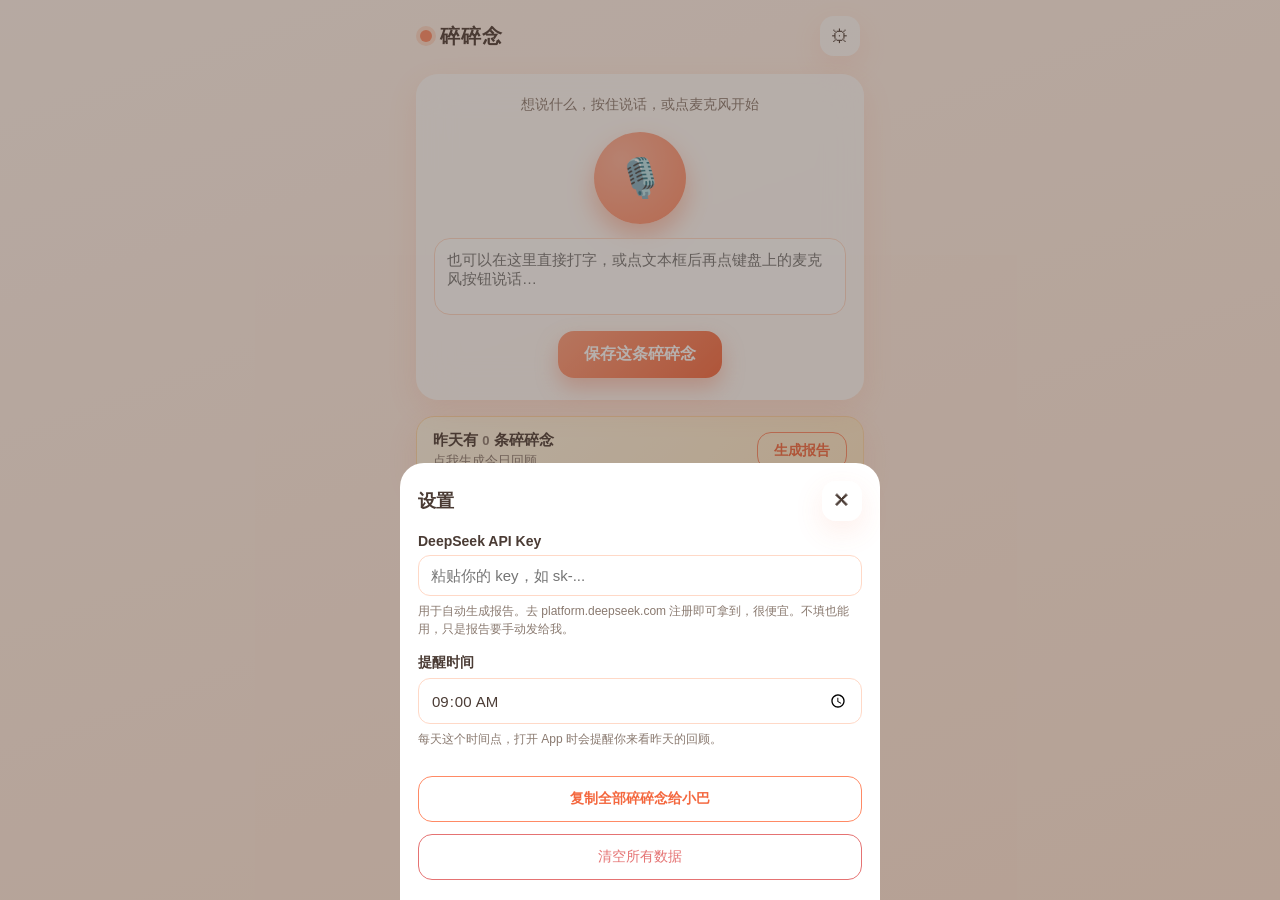
==== index.html @ 1e07cb18 "碎碎念 v1.0 - PWA" ====
<!DOCTYPE html>
<html lang="zh-CN">
<head>
  <meta charset="UTF-8" />
  <meta name="viewport" content="width=device-width, initial-scale=1.0, viewport-fit=cover, maximum-scale=1.0, user-scalable=no" />
  <meta name="apple-mobile-web-app-capable" content="yes" />
  <meta name="mobile-web-app-capable" content="yes" />
  <meta name="apple-mobile-web-app-status-bar-style" content="black-translucent" />
  <meta name="apple-mobile-web-app-title" content="碎碎念" />
  <meta name="theme-color" content="#ff8a65" />
  <link rel="manifest" href="manifest.json" />
  <link rel="apple-touch-icon" href="apple-touch-icon.png" />
  <link rel="icon" type="image/png" sizes="192x192" href="icon-192.png" />
  <link rel="stylesheet" href="styles.css" />
  <title>碎碎念 · 语音日记</title>
</head>
<body>
  <div class="app">
    <header class="topbar">
      <div class="brand">
        <span class="brand-dot"></span>
        <span class="brand-name">碎碎念</span>
      </div>
      <button id="btnSettings" class="icon-btn" aria-label="设置">⚙︎</button>
    </header>

    <main class="screen" id="screenCapture">
      <section class="capture-card">
        <p class="capture-hint" id="captureHint">想说什么，按住说话，或点麦克风开始</p>
        <div class="mic-wrap">
          <button id="btnMic" class="mic-btn" aria-label="开始说话">
            <span class="mic-glyph">🎙️</span>
          </button>
        </div>
        <div class="live-text" id="liveText" hidden></div>
        <textarea id="inputBox" class="input-box" rows="3" placeholder="也可以在这里直接打字，或点文本框后再点键盘上的麦克风按钮说话…"></textarea>
        <div class="capture-actions">
          <button id="btnSave" class="primary-btn">保存这条碎碎念</button>
        </div>
      </section>

      <div class="report-banner" id="reportBanner" hidden>
        <div class="report-banner-text">
          <strong>昨天有 <span id="bannerCount">0</span> 条碎碎念</strong>
          <span>点我生成今日回顾</span>
        </div>
        <button id="btnGenFromBanner" class="ghost-btn">生成报告</button>
      </div>

      <section class="today-wrap">
        <div class="section-head">
          <h2>今天的碎碎念</h2>
          <span class="count-pill" id="todayCount">0 条</span>
        </div>
        <div class="entries" id="todayEntries"></div>
      </section>
    </main>

    <main class="screen" id="screenAll" hidden>
      <div class="section-head">
        <h2>全部记录</h2>
      </div>
      <div class="entries" id="allEntries"></div>
    </main>

    <main class="screen" id="screenReport" hidden>
      <div class="section-head">
        <h2>今日回顾</h2>
        <button id="btnGenReport" class="ghost-btn">生成昨日报告</button>
      </div>
      <div class="reports" id="reportList"></div>
    </main>

    <nav class="tabbar">
      <button class="tab active" data-tab="capture"><span>🏠</span><label>记录</label></button>
      <button class="tab" data-tab="all"><span>📜</span><label>全部</label></button>
      <button class="tab" data-tab="report"><span>🌿</span><label>回顾</label></button>
    </nav>
  </div>

  <!-- 设置弹层 -->
  <div class="sheet-mask" id="settingsMask" hidden>
    <div class="sheet">
      <div class="sheet-head">
        <h3>设置</h3>
        <button id="btnCloseSettings" class="icon-btn">✕</button>
      </div>
      <div class="sheet-body">
        <label class="field">
          <span>DeepSeek API Key</span>
          <input id="inputApiKey" type="password" placeholder="粘贴你的 key，如 sk-..." autocomplete="off" />
          <small>用于自动生成报告。去 platform.deepseek.com 注册即可拿到，很便宜。不填也能用，只是报告要手动发给我。</small>
        </label>
        <label class="field">
          <span>提醒时间</span>
          <input id="inputNotifyTime" type="time" value="09:00" />
          <small>每天这个时间点，打开 App 时会提醒你来看昨天的回顾。</small>
        </label>
        <button id="btnExport" class="ghost-btn wide">复制全部碎碎念给小巴</button>
        <button id="btnClearAll" class="danger-btn wide">清空所有数据</button>
      </div>
    </div>
  </div>

  <div class="toast" id="toast" hidden></div>

  <script src="app.js"></script>
</body>
</html>
---- styles.css ----
:root {
  --bg1: #fff3ec;
  --bg2: #ffe6d6;
  --card: rgba(255, 255, 255, 0.72);
  --card-solid: #ffffff;
  --ink: #4a3b34;
  --ink-soft: #8a7a70;
  --accent: #ff8a65;
  --accent-deep: #f4683f;
  --accent-soft: #ffd9c7;
  --green: #66bb6a;
  --danger: #e57373;
  --shadow: 0 10px 30px rgba(244, 104, 63, 0.12);
  --radius: 22px;
}

* { box-sizing: border-box; -webkit-tap-highlight-color: transparent; }

html, body {
  margin: 0;
  padding: 0;
  height: 100%;
  font-family: -apple-system, BlinkMacSystemFont, "PingFang SC", "Helvetica Neue", sans-serif;
  color: var(--ink);
  background: linear-gradient(160deg, var(--bg1), var(--bg2));
  background-attachment: fixed;
}

.app {
  max-width: 480px;
  margin: 0 auto;
  min-height: 100%;
  display: flex;
  flex-direction: column;
  padding: env(safe-area-inset-top) 16px calc(78px + env(safe-area-inset-bottom));
}

.topbar {
  display: flex;
  align-items: center;
  justify-content: space-between;
  padding: 16px 4px 10px;
}
.brand { display: flex; align-items: center; gap: 8px; }
.brand-dot {
  width: 12px; height: 12px; border-radius: 50%;
  background: var(--accent);
  box-shadow: 0 0 0 4px var(--accent-soft);
}
.brand-name { font-size: 20px; font-weight: 700; letter-spacing: 1px; }

.icon-btn {
  border: none; background: var(--card); color: var(--ink);
  width: 40px; height: 40px; border-radius: 14px; font-size: 18px;
  box-shadow: var(--shadow); cursor: pointer;
}

.screen { flex: 1; }

/* 记录卡片 */
.capture-card {
  background: var(--card);
  backdrop-filter: blur(18px);
  -webkit-backdrop-filter: blur(18px);
  border-radius: var(--radius);
  padding: 22px 18px;
  box-shadow: var(--shadow);
  text-align: center;
  margin-top: 8px;
}
.capture-hint { color: var(--ink-soft); font-size: 14px; margin: 0 0 18px; }

.mic-wrap { display: flex; justify-content: center; margin-bottom: 14px; }
.mic-btn {
  width: 92px; height: 92px; border-radius: 50%;
  border: none; cursor: pointer;
  background: radial-gradient(circle at 30% 30%, #ffb199, var(--accent));
  box-shadow: 0 12px 26px rgba(244, 104, 63, 0.4);
  display: flex; align-items: center; justify-content: center;
  transition: transform .15s ease, box-shadow .15s ease;
}
.mic-btn:active { transform: scale(0.94); }
.mic-btn.listening {
  animation: pulse 1.4s infinite;
  background: radial-gradient(circle at 30% 30%, #ff8a65, var(--accent-deep));
}
@keyframes pulse {
  0% { box-shadow: 0 0 0 0 rgba(244,104,63,0.45); }
  70% { box-shadow: 0 0 0 22px rgba(244,104,63,0); }
  100% { box-shadow: 0 0 0 0 rgba(244,104,63,0); }
}
.mic-glyph { font-size: 38px; }

.live-text {
  background: var(--accent-soft);
  color: var(--ink);
  border-radius: 14px;
  padding: 10px 12px;
  font-size: 15px;
  margin-bottom: 12px;
  min-height: 20px;
  text-align: left;
}

.input-box {
  width: 100%;
  border: 1px solid var(--accent-soft);
  background: rgba(255,255,255,0.7);
  border-radius: 16px;
  padding: 12px;
  font-size: 15px;
  color: var(--ink);
  resize: none;
  font-family: inherit;
  margin-bottom: 12px;
}
.input-box:focus { outline: none; border-color: var(--accent); }

.capture-actions { display: flex; justify-content: center; }
.primary-btn {
  border: none; cursor: pointer;
  background: linear-gradient(135deg, #ff9e7d, var(--accent-deep));
  color: #fff; font-size: 16px; font-weight: 600;
  padding: 13px 26px; border-radius: 16px;
  box-shadow: 0 10px 22px rgba(244,104,63,0.35);
}
.primary-btn:active { transform: translateY(1px); }

/* 报告横幅 */
.report-banner {
  display: flex; align-items: center; justify-content: space-between;
  gap: 12px; margin-top: 16px;
  background: linear-gradient(135deg, #fff7e6, #ffe9c7);
  border: 1px solid #ffd9a8;
  border-radius: 18px; padding: 14px 16px;
  box-shadow: var(--shadow);
}
.report-banner-text { display: flex; flex-direction: column; gap: 2px; text-align: left; }
.report-banner-text strong { font-size: 15px; }
.report-banner-text span { font-size: 13px; color: var(--ink-soft); }

.ghost-btn {
  border: 1px solid var(--accent); background: transparent; color: var(--accent-deep);
  padding: 9px 16px; border-radius: 14px; font-size: 14px; font-weight: 600; cursor: pointer;
  white-space: nowrap;
}
.ghost-btn.wide, .danger-btn.wide { width: 100%; margin-top: 12px; padding: 13px; }
.danger-btn {
  border: 1px solid var(--danger); background: transparent; color: var(--danger);
  border-radius: 14px; font-size: 14px; cursor: pointer; padding: 9px 16px;
}

/* 区块 */
.section-head { display: flex; align-items: center; justify-content: space-between; margin: 22px 4px 10px; }
.section-head h2 { font-size: 17px; margin: 0; }
.count-pill {
  background: var(--accent-soft); color: var(--accent-deep);
  font-size: 13px; padding: 4px 12px; border-radius: 999px; font-weight: 600;
}

.entries { display: flex; flex-direction: column; gap: 10px; }
.entry {
  background: var(--card-solid);
  border-radius: 16px; padding: 12px 14px;
  box-shadow: 0 4px 14px rgba(244,104,63,0.08);
  position: relative;
}
.entry .entry-text { font-size: 15px; line-height: 1.5; white-space: pre-wrap; word-break: break-word; }
.entry .entry-time { font-size: 12px; color: var(--ink-soft); margin-top: 6px; }
.entry .entry-del {
  position: absolute; top: 10px; right: 10px; border: none; background: transparent;
  color: var(--ink-soft); font-size: 15px; cursor: pointer;
}

.day-label { font-size: 13px; color: var(--ink-soft); font-weight: 600; margin: 14px 4px 2px; }

/* 报告 */
.reports { display: flex; flex-direction: column; gap: 14px; }
.report-card {
  background: var(--card-solid); border-radius: 18px; padding: 16px 16px 18px;
  box-shadow: var(--shadow);
}
.report-card h4 { margin: 0 0 10px; font-size: 15px; color: var(--accent-deep); }
.report-card .report-body { font-size: 14.5px; line-height: 1.7; white-space: pre-wrap; }
.report-card .report-date { font-size: 12px; color: var(--ink-soft); margin-top: 10px; }

/* 底部 tab */
.tabbar {
  position: fixed; left: 0; right: 0; bottom: 0;
  max-width: 480px; margin: 0 auto;
  display: flex; background: rgba(255,255,255,0.86);
  backdrop-filter: blur(20px); -webkit-backdrop-filter: blur(20px);
  border-top: 1px solid rgba(244,104,63,0.12);
  padding: 8px 0 calc(8px + env(safe-area-inset-bottom));
}
.tab {
  flex: 1; border: none; background: transparent; cursor: pointer;
  display: flex; flex-direction: column; align-items: center; gap: 2px;
  color: var(--ink-soft); font-size: 11px;
}
.tab span { font-size: 22px; }
.tab.active { color: var(--accent-deep); font-weight: 600; }

/* 设置弹层 */
.sheet-mask {
  position: fixed; inset: 0; background: rgba(74,59,52,0.4);
  display: flex; align-items: flex-end; z-index: 50;
}
.sheet {
  width: 100%; max-width: 480px; margin: 0 auto;
  background: #fff; border-radius: 24px 24px 0 0; padding: 18px 18px calc(20px + env(safe-area-inset-bottom));
  animation: slideUp .25s ease;
}
@keyframes slideUp { from { transform: translateY(100%); } to { transform: translateY(0); } }
.sheet-head { display: flex; align-items: center; justify-content: space-between; margin-bottom: 12px; }
.sheet-head h3 { margin: 0; font-size: 18px; }
.sheet-body { display: flex; flex-direction: column; }
.field { display: flex; flex-direction: column; gap: 6px; margin-bottom: 16px; }
.field span { font-size: 14px; font-weight: 600; }
.field input {
  border: 1px solid var(--accent-soft); border-radius: 12px; padding: 11px 12px;
  font-size: 15px; font-family: inherit; color: var(--ink);
}
.field input:focus { outline: none; border-color: var(--accent); }
.field small { color: var(--ink-soft); font-size: 12px; line-height: 1.5; }

/* toast */
.toast {
  position: fixed; left: 50%; bottom: 110px; transform: translateX(-50%);
  background: rgba(74,59,52,0.92); color: #fff; padding: 10px 18px; border-radius: 14px;
  font-size: 14px; z-index: 60; max-width: 80%; text-align: center;
}
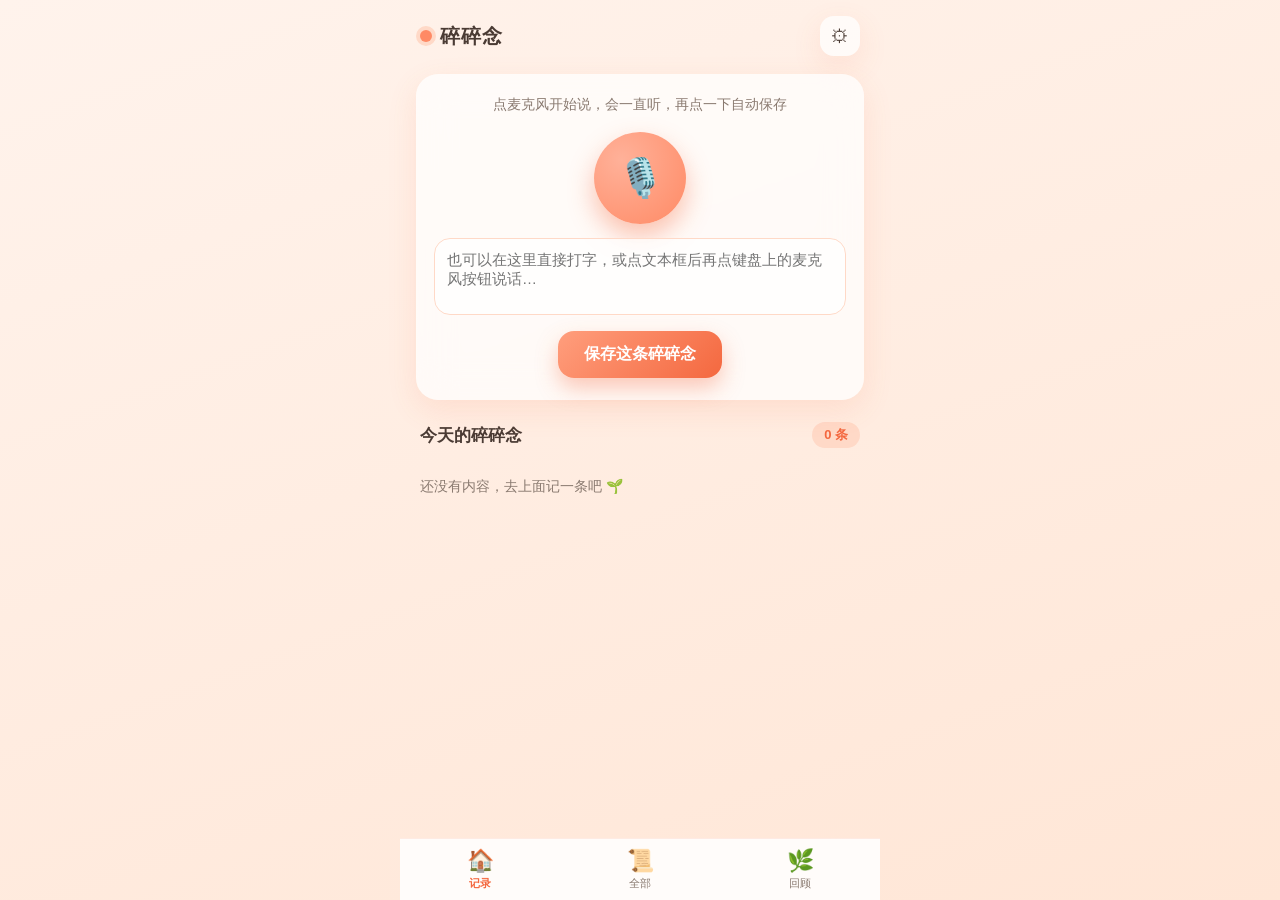
==== commit 99500869: "feat: 误删可撤销（回收站 + 撤销条）" ====
--- a/index.html
+++ b/index.html
@@ -9,7 +9,7 @@
   <meta name="apple-mobile-web-app-title" content="碎碎念" />
   <meta name="theme-color" content="#ff8a65" />
   <link rel="manifest" href="manifest.json" />
-  <link rel="apple-touch-icon" href="apple-touch-icon.png" />
+  <link rel="apple-touch-icon" href="apple-touch-icon-v2.png" />
   <link rel="icon" type="image/png" sizes="192x192" href="icon-192.png" />
   <link rel="stylesheet" href="styles.css" />
   <title>碎碎念 · 语音日记</title>
@@ -26,7 +26,7 @@
 
     <main class="screen" id="screenCapture">
       <section class="capture-card">
-        <p class="capture-hint" id="captureHint">想说什么，按住说话，或点麦克风开始</p>
+        <p class="capture-hint" id="captureHint">点麦克风开始说，会一直听，再点一下自动保存</p>
         <div class="mic-wrap">
           <button id="btnMic" class="mic-btn" aria-label="开始说话">
             <span class="mic-glyph">🎙️</span>
@@ -35,6 +35,7 @@
         <div class="live-text" id="liveText" hidden></div>
         <textarea id="inputBox" class="input-box" rows="3" placeholder="也可以在这里直接打字，或点文本框后再点键盘上的麦克风按钮说话…"></textarea>
         <div class="capture-actions">
+          <button id="btnCancelEdit" class="ghost-btn" hidden>取消修改</button>
           <button id="btnSave" class="primary-btn">保存这条碎碎念</button>
         </div>
       </section>
@@ -45,6 +46,14 @@
           <span>点我生成今日回顾</span>
         </div>
         <button id="btnGenFromBanner" class="ghost-btn">生成报告</button>
+      </div>
+
+      <div class="report-banner backup-banner" id="backupBanner" hidden>
+        <div class="report-banner-text">
+          <strong>📦 好久没备份啦</strong>
+          <span>超过 7 天没导出备份，点我去存一份更安全</span>
+        </div>
+        <button id="btnBackupNow" class="ghost-btn">去备份</button>
       </div>
 
       <section class="today-wrap">
@@ -97,6 +106,12 @@
           <small>每天这个时间点，打开 App 时会提醒你来看昨天的回顾。</small>
         </label>
         <button id="btnExport" class="ghost-btn wide">复制全部碎碎念给小巴</button>
+        <div class="backup-row">
+          <button id="btnExportFile" class="ghost-btn wide">⬇️ 导出备份到文件</button>
+          <button id="btnImportFile" class="ghost-btn wide">⬆️ 从备份文件恢复</button>
+          <input type="file" id="fileImport" accept="application/json" hidden />
+        </div>
+        <p class="backup-tip">⚠️ 手机清缓存或删 App 会丢数据，建议定期把备份存到「文件」App 或隔空投送给自己。</p>
         <button id="btnClearAll" class="danger-btn wide">清空所有数据</button>
       </div>
     </div>
@@ -104,6 +119,11 @@
 
   <div class="toast" id="toast" hidden></div>
 
+  <div class="undo-bar" id="undoBar" hidden>
+    <span class="undo-text" id="undoText">已删除 1 条碎碎念</span>
+    <button class="undo-btn" id="btnUndo">撤销</button>
+  </div>
+
   <script src="app.js"></script>
 </body>
 </html>
--- a/styles.css
+++ b/styles.css
@@ -14,6 +14,8 @@
   --radius: 22px;
 }
 
+[hidden] { display: none !important; }
+
 * { box-sizing: border-box; -webkit-tap-highlight-color: transparent; }
 
 html, body {
@@ -138,6 +140,7 @@
 .report-banner-text { display: flex; flex-direction: column; gap: 2px; text-align: left; }
 .report-banner-text strong { font-size: 15px; }
 .report-banner-text span { font-size: 13px; color: var(--ink-soft); }
+.backup-banner { background: linear-gradient(135deg, #fff0e6, #ffd2b8); border-color: #ffb088; }
 
 .ghost-btn {
   border: 1px solid var(--accent); background: transparent; color: var(--accent-deep);
@@ -148,6 +151,12 @@
 .danger-btn {
   border: 1px solid var(--danger); background: transparent; color: var(--danger);
   border-radius: 14px; font-size: 14px; cursor: pointer; padding: 9px 16px;
+}
+.backup-row { display: flex; flex-direction: column; gap: 10px; margin-top: 10px; }
+.backup-tip {
+  font-size: 12px; line-height: 1.6; color: var(--accent-deep);
+  background: #fff4ee; border: 1px solid var(--accent-soft);
+  border-radius: 12px; padding: 9px 12px; margin: 6px 0 0;
 }
 
 /* 区块 */
@@ -165,8 +174,12 @@
   box-shadow: 0 4px 14px rgba(244,104,63,0.08);
   position: relative;
 }
-.entry .entry-text { font-size: 15px; line-height: 1.5; white-space: pre-wrap; word-break: break-word; }
+.entry .entry-text { font-size: 15px; line-height: 1.5; white-space: pre-wrap; word-break: break-word; padding-right: 64px; }
 .entry .entry-time { font-size: 12px; color: var(--ink-soft); margin-top: 6px; }
+.entry .entry-edit {
+  position: absolute; top: 10px; right: 38px; border: none; background: transparent;
+  color: var(--ink-soft); font-size: 15px; cursor: pointer;
+}
 .entry .entry-del {
   position: absolute; top: 10px; right: 10px; border: none; background: transparent;
   color: var(--ink-soft); font-size: 15px; cursor: pointer;
@@ -174,15 +187,49 @@
 
 .day-label { font-size: 13px; color: var(--ink-soft); font-weight: 600; margin: 14px 4px 2px; }
 
-/* 报告 */
+/* 报告（杂志级排版） */
 .reports { display: flex; flex-direction: column; gap: 14px; }
 .report-card {
-  background: var(--card-solid); border-radius: 18px; padding: 16px 16px 18px;
+  background: var(--card-solid); border-radius: 20px; padding: 20px 18px 22px;
   box-shadow: var(--shadow);
 }
-.report-card h4 { margin: 0 0 10px; font-size: 15px; color: var(--accent-deep); }
-.report-card .report-body { font-size: 14.5px; line-height: 1.7; white-space: pre-wrap; }
-.report-card .report-date { font-size: 12px; color: var(--ink-soft); margin-top: 10px; }
+.report-card > h4 {
+  margin: 0 0 6px; font-size: 13.5px; font-weight: 600; color: var(--ink-soft);
+  letter-spacing: .5px; font-family: -apple-system, "PingFang SC", sans-serif;
+}
+.report-body { font-family: -apple-system, "PingFang SC", sans-serif; }
+
+.rp-sec { padding: 15px 0; border-top: 1px solid rgba(244,104,63,0.10); }
+.rp-sec:first-child { border-top: none; padding-top: 4px; }
+.rp-sec.rp-closing { border-top: 1px solid rgba(244,104,63,0.18); }
+.rp-head { display: flex; align-items: baseline; gap: 10px; margin-bottom: 10px; }
+.rp-idx {
+  font-family: "Songti SC", "Noto Serif SC", "STSong", serif; font-size: 11px; line-height: 1.4;
+  color: var(--accent-deep); border: 1px solid var(--accent-soft); border-radius: 6px;
+  padding: 1px 6px; min-width: 24px; text-align: center; flex: none;
+}
+.rp-name { font-size: 15px; font-weight: 700; color: var(--ink); letter-spacing: 1.5px; }
+
+.rp-pills { display: flex; flex-wrap: wrap; gap: 8px; }
+.rp-pill {
+  background: var(--accent-soft); color: var(--accent-deep); font-size: 13px;
+  padding: 5px 13px; border-radius: 999px;
+}
+.rp-mood { display: flex; flex-direction: column; gap: 4px; }
+.rp-mood-word { font-family: "Songti SC", "Noto Serif SC", serif; font-size: 27px; color: var(--accent-deep); font-weight: 700; letter-spacing: 3px; }
+.rp-mood-desc { font-size: 14.5px; line-height: 1.75; color: var(--ink); }
+.rp-text { font-size: 14.5px; line-height: 1.85; color: var(--ink); margin: 0; white-space: pre-wrap; }
+.rp-list { margin: 0; padding: 0; list-style: none; display: flex; flex-direction: column; gap: 9px; }
+.rp-item { position: relative; padding-left: 18px; font-size: 14.5px; line-height: 1.7; color: var(--ink); }
+.rp-item::before { content: "·"; position: absolute; left: 5px; color: var(--accent); font-weight: 700; font-size: 18px; line-height: 1.2; }
+.rp-near { background: #fff4ee; border-radius: 10px; padding: 7px 12px 7px 24px; }
+.rp-near::before { left: 11px; }
+.rp-near-ic { margin-right: 2px; }
+.rp-tips .rp-name { color: #c2703f; }
+.rp-closing {
+  margin: 6px 0 0; padding: 2px 0 2px 16px; border-left: 3px solid var(--accent-soft);
+  font-family: "Songti SC", "Noto Serif SC", serif; font-size: 18px; line-height: 1.9; color: var(--ink);
+}
 
 /* 底部 tab */
 .tabbar {
@@ -230,3 +277,22 @@
   background: rgba(74,59,52,0.92); color: #fff; padding: 10px 18px; border-radius: 14px;
   font-size: 14px; z-index: 60; max-width: 80%; text-align: center;
 }
+
+/* 撤销条 */
+.undo-bar {
+  position: fixed; left: 50%; transform: translateX(-50%);
+  bottom: calc(78px + env(safe-area-inset-bottom) + 10px);
+  z-index: 60;
+  display: flex; align-items: center; gap: 14px;
+  background: rgba(74,59,52,0.95); color: #fff;
+  padding: 10px 12px 10px 18px; border-radius: 16px;
+  box-shadow: 0 10px 26px rgba(74,59,52,0.32);
+  font-size: 14px; max-width: 88%;
+}
+.undo-text { line-height: 1.4; }
+.undo-btn {
+  border: none; background: #fff; color: var(--accent-deep);
+  font-size: 14px; font-weight: 700; padding: 8px 18px; border-radius: 12px; cursor: pointer;
+  white-space: nowrap;
+}
+.undo-btn:active { transform: translateY(1px); }
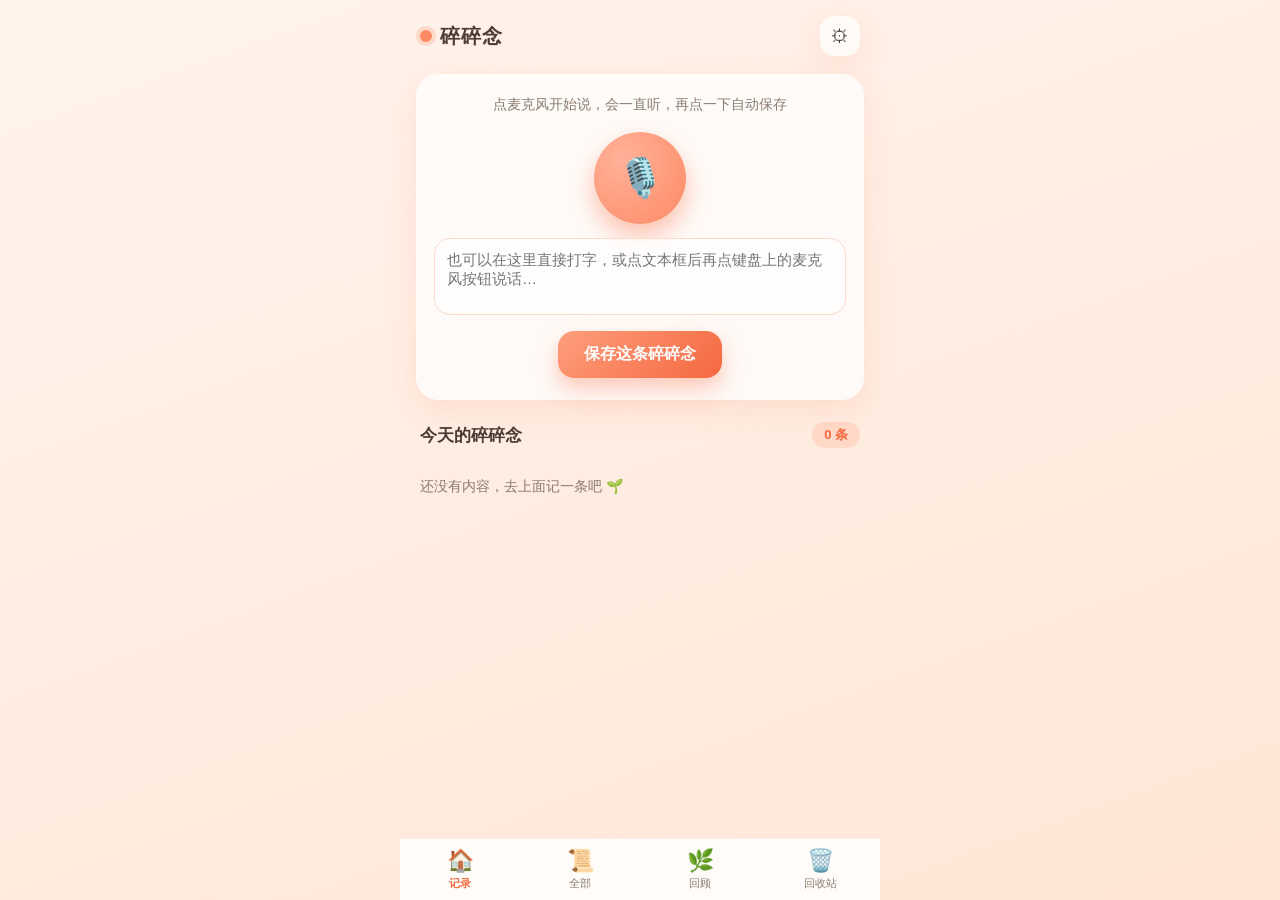
==== commit 38609178: "refactor: 撤销条改为回收站（误删进回收站、可恢复/彻底删除、30天自动清空）" ====
--- a/index.html
+++ b/index.html
@@ -80,10 +80,20 @@
       <div class="reports" id="reportList"></div>
     </main>
 
+    <main class="screen" id="screenTrash" hidden>
+      <div class="section-head">
+        <h2>回收站 <span class="count-pill" id="trashCount">0</span></h2>
+        <button id="btnEmptyTrash" class="ghost-btn">清空</button>
+      </div>
+      <p class="trash-tip">这里放着被删掉的碎碎念，30 天后会自动清空。误删了点 ♻️ 就能找回。</p>
+      <div class="entries" id="trashEntries"></div>
+    </main>
+
     <nav class="tabbar">
       <button class="tab active" data-tab="capture"><span>🏠</span><label>记录</label></button>
       <button class="tab" data-tab="all"><span>📜</span><label>全部</label></button>
       <button class="tab" data-tab="report"><span>🌿</span><label>回顾</label></button>
+      <button class="tab" data-tab="trash"><span>🗑️</span><label>回收站</label></button>
     </nav>
   </div>
 
@@ -119,11 +129,6 @@
 
   <div class="toast" id="toast" hidden></div>
 
-  <div class="undo-bar" id="undoBar" hidden>
-    <span class="undo-text" id="undoText">已删除 1 条碎碎念</span>
-    <button class="undo-btn" id="btnUndo">撤销</button>
-  </div>
-
   <script src="app.js"></script>
 </body>
 </html>
--- a/styles.css
+++ b/styles.css
@@ -278,21 +278,13 @@
   font-size: 14px; z-index: 60; max-width: 80%; text-align: center;
 }
 
-/* 撤销条 */
-.undo-bar {
-  position: fixed; left: 50%; transform: translateX(-50%);
-  bottom: calc(78px + env(safe-area-inset-bottom) + 10px);
-  z-index: 60;
-  display: flex; align-items: center; gap: 14px;
-  background: rgba(74,59,52,0.95); color: #fff;
-  padding: 10px 12px 10px 18px; border-radius: 16px;
-  box-shadow: 0 10px 26px rgba(74,59,52,0.32);
-  font-size: 14px; max-width: 88%;
-}
-.undo-text { line-height: 1.4; }
-.undo-btn {
-  border: none; background: #fff; color: var(--accent-deep);
-  font-size: 14px; font-weight: 700; padding: 8px 18px; border-radius: 12px; cursor: pointer;
-  white-space: nowrap;
-}
-.undo-btn:active { transform: translateY(1px); }
+/* 回收站 */
+.trash-tip {
+  font-size: 13px; line-height: 1.6; color: var(--ink-soft);
+  background: #fff4ee; border: 1px solid var(--accent-soft);
+  border-radius: 12px; padding: 9px 12px; margin: 4px 0 2px;
+}
+.entry .entry-restore {
+  position: absolute; top: 10px; right: 38px; border: none; background: transparent;
+  color: var(--green); font-size: 15px; cursor: pointer;
+}
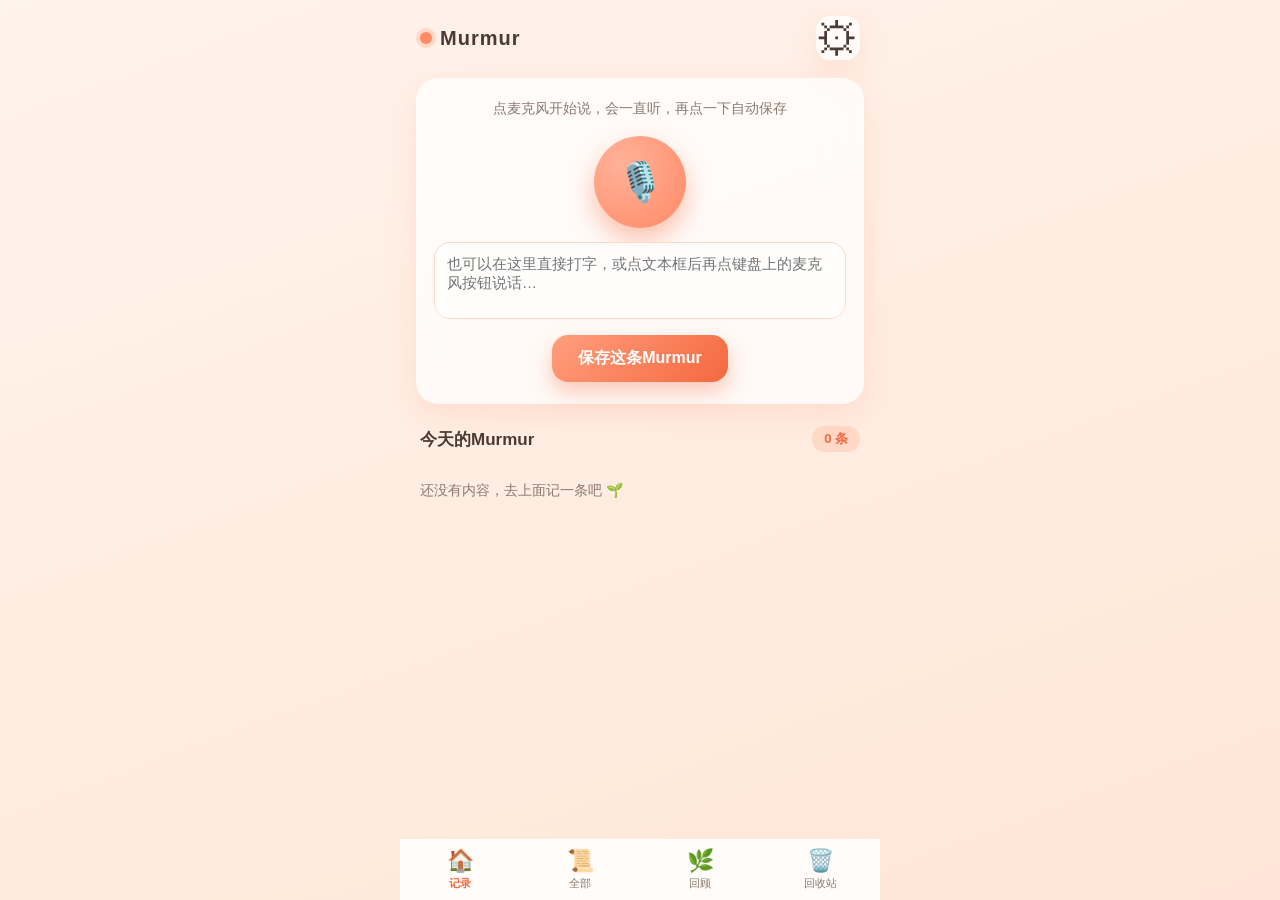
==== commit 0ddad4fb: "rename: 碎碎念 → Murmur（全站统一）" ====
--- a/index.html
+++ b/index.html
@@ -6,20 +6,20 @@
   <meta name="apple-mobile-web-app-capable" content="yes" />
   <meta name="mobile-web-app-capable" content="yes" />
   <meta name="apple-mobile-web-app-status-bar-style" content="black-translucent" />
-  <meta name="apple-mobile-web-app-title" content="碎碎念" />
+  <meta name="apple-mobile-web-app-title" content="Murmur" />
   <meta name="theme-color" content="#ff8a65" />
   <link rel="manifest" href="manifest.json" />
   <link rel="apple-touch-icon" href="apple-touch-icon-v2.png" />
   <link rel="icon" type="image/png" sizes="192x192" href="icon-192.png" />
   <link rel="stylesheet" href="styles.css" />
-  <title>碎碎念 · 语音日记</title>
+  <title>Murmur · 语音日记</title>
 </head>
 <body>
   <div class="app">
     <header class="topbar">
       <div class="brand">
         <span class="brand-dot"></span>
-        <span class="brand-name">碎碎念</span>
+        <span class="brand-name">Murmur</span>
       </div>
       <button id="btnSettings" class="icon-btn" aria-label="设置">⚙︎</button>
     </header>
@@ -36,13 +36,13 @@
         <textarea id="inputBox" class="input-box" rows="3" placeholder="也可以在这里直接打字，或点文本框后再点键盘上的麦克风按钮说话…"></textarea>
         <div class="capture-actions">
           <button id="btnCancelEdit" class="ghost-btn" hidden>取消修改</button>
-          <button id="btnSave" class="primary-btn">保存这条碎碎念</button>
+          <button id="btnSave" class="primary-btn">保存这条Murmur</button>
         </div>
       </section>
 
       <div class="report-banner" id="reportBanner" hidden>
         <div class="report-banner-text">
-          <strong>昨天有 <span id="bannerCount">0</span> 条碎碎念</strong>
+          <strong>昨天有 <span id="bannerCount">0</span> 条Murmur</strong>
           <span>点我生成今日回顾</span>
         </div>
         <button id="btnGenFromBanner" class="ghost-btn">生成报告</button>
@@ -58,7 +58,7 @@
 
       <section class="today-wrap">
         <div class="section-head">
-          <h2>今天的碎碎念</h2>
+          <h2>今天的Murmur</h2>
           <span class="count-pill" id="todayCount">0 条</span>
         </div>
         <div class="entries" id="todayEntries"></div>
@@ -85,7 +85,7 @@
         <h2>回收站 <span class="count-pill" id="trashCount">0</span></h2>
         <button id="btnEmptyTrash" class="ghost-btn">清空</button>
       </div>
-      <p class="trash-tip">这里放着被删掉的碎碎念，30 天后会自动清空。误删了点 ♻️ 就能找回。</p>
+      <p class="trash-tip">这里放着被删掉的Murmur，30 天后会自动清空。误删了点 ♻️ 就能找回。</p>
       <div class="entries" id="trashEntries"></div>
     </main>
 
@@ -115,7 +115,7 @@
           <input id="inputNotifyTime" type="time" value="09:00" />
           <small>每天这个时间点，打开 App 时会提醒你来看昨天的回顾。</small>
         </label>
-        <button id="btnExport" class="ghost-btn wide">复制全部碎碎念给小巴</button>
+        <button id="btnExport" class="ghost-btn wide">复制全部Murmur给小巴</button>
         <div class="backup-row">
           <button id="btnExportFile" class="ghost-btn wide">⬇️ 导出备份到文件</button>
           <button id="btnImportFile" class="ghost-btn wide">⬆️ 从备份文件恢复</button>
--- a/styles.css
+++ b/styles.css
@@ -53,8 +53,9 @@
 
 .icon-btn {
   border: none; background: var(--card); color: var(--ink);
-  width: 40px; height: 40px; border-radius: 14px; font-size: 18px;
+  width: 44px; height: 44px; border-radius: 14px; font-size: 44px;
   box-shadow: var(--shadow); cursor: pointer;
+  display: flex; align-items: center; justify-content: center; line-height: 1; padding: 0;
 }
 
 .screen { flex: 1; }
@@ -174,16 +175,19 @@
   box-shadow: 0 4px 14px rgba(244,104,63,0.08);
   position: relative;
 }
-.entry .entry-text { font-size: 15px; line-height: 1.5; white-space: pre-wrap; word-break: break-word; padding-right: 64px; }
+.entry .entry-text { font-size: 15px; line-height: 1.5; white-space: pre-wrap; word-break: break-word; }
 .entry .entry-time { font-size: 12px; color: var(--ink-soft); margin-top: 6px; }
-.entry .entry-edit {
-  position: absolute; top: 10px; right: 38px; border: none; background: transparent;
-  color: var(--ink-soft); font-size: 15px; cursor: pointer;
-}
-.entry .entry-del {
-  position: absolute; top: 10px; right: 10px; border: none; background: transparent;
-  color: var(--ink-soft); font-size: 15px; cursor: pointer;
-}
+.entry .entry-actions {
+  display: flex; justify-content: space-between; align-items: center;
+  margin-top: 10px; padding-top: 10px; border-top: 1px solid rgba(74,59,52,0.08);
+}
+.entry .entry-edit, .entry .entry-del {
+  border: none; background: transparent; cursor: pointer;
+  font-size: 14px; padding: 7px 12px; border-radius: 10px; line-height: 1;
+}
+.entry .entry-edit { color: var(--accent-deep); font-weight: 600; }
+.entry .entry-del { color: #c0563f; }
+.entry .entry-edit:active, .entry .entry-del:active { background: rgba(74,59,52,0.07); }
 
 .day-label { font-size: 13px; color: var(--ink-soft); font-weight: 600; margin: 14px 4px 2px; }
 
